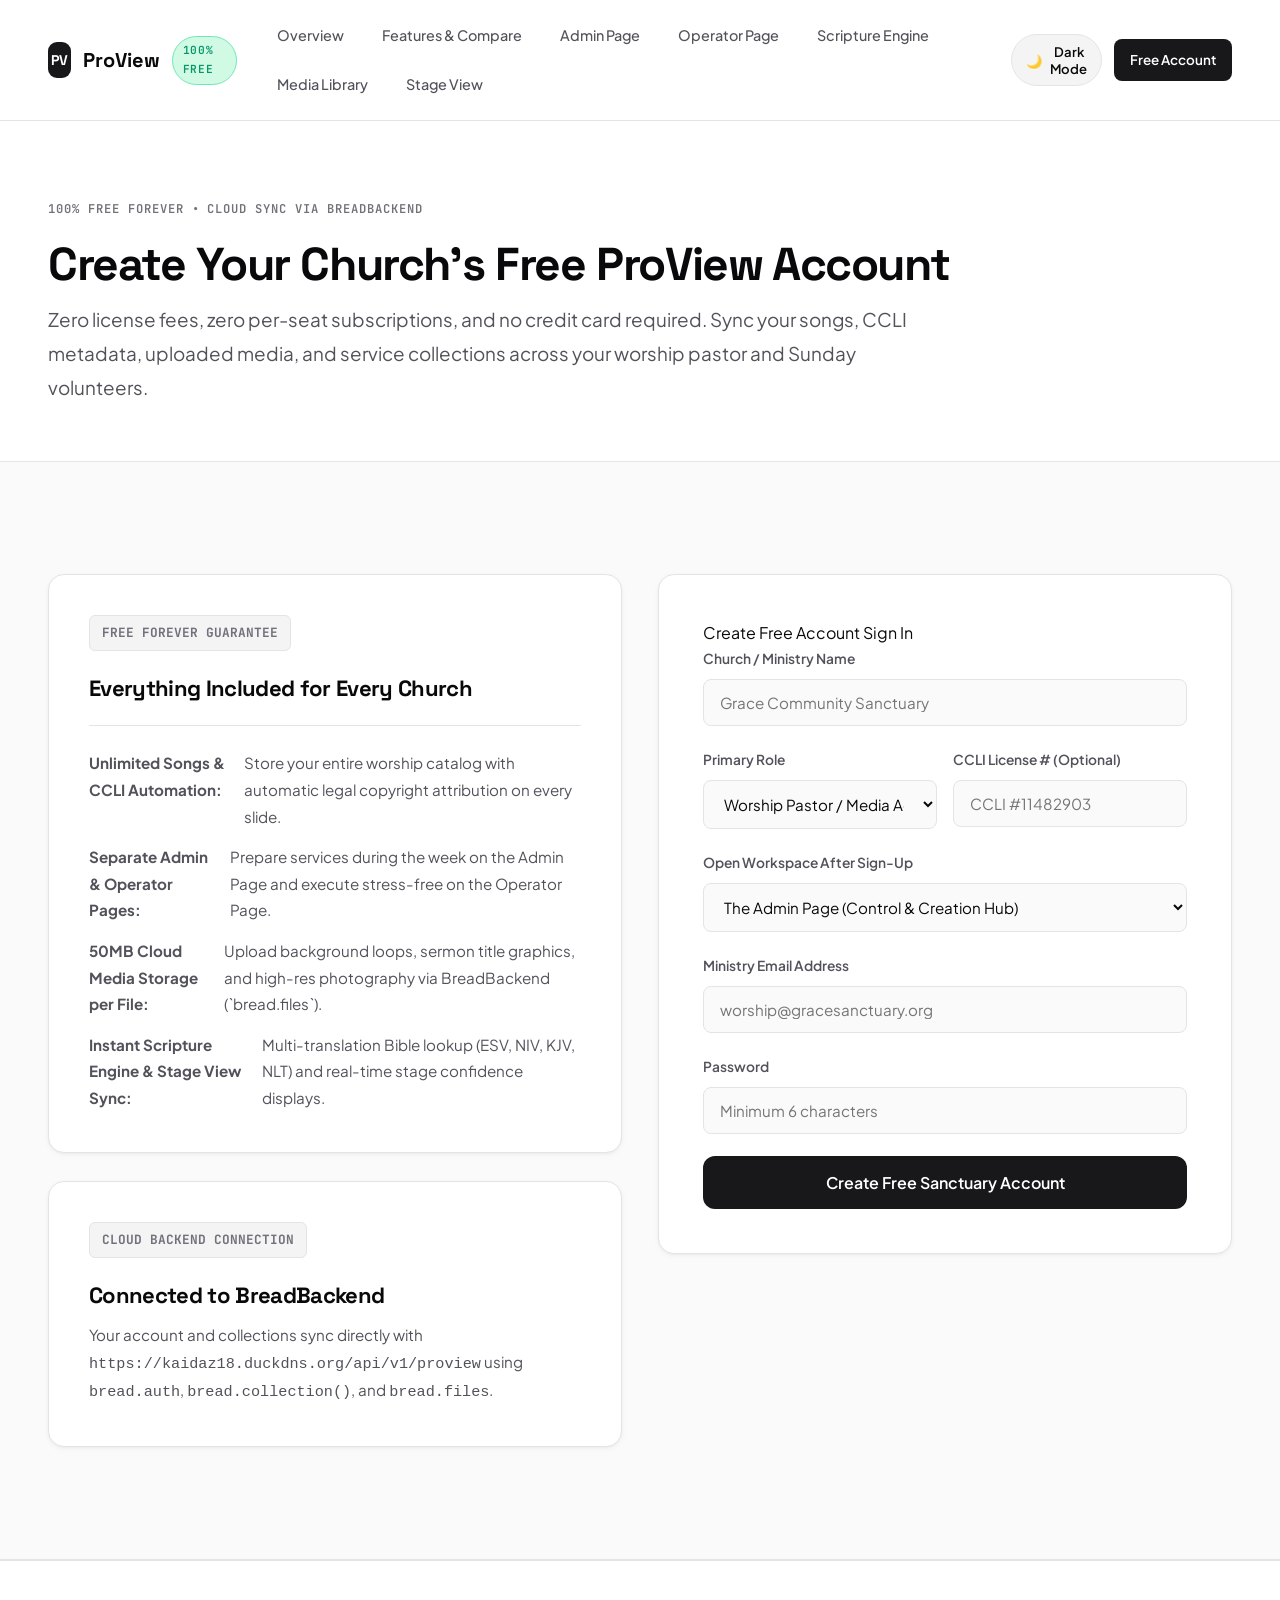
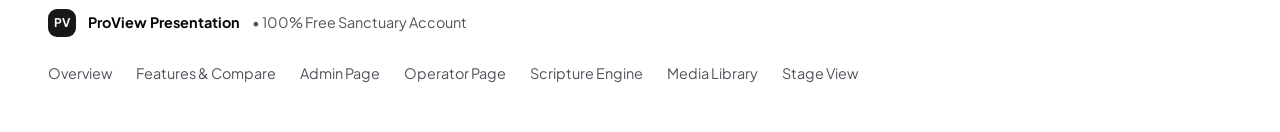
==== account.html @ aef11dd3 "Redesign ProView into separate pages with Light Mode Modern Minimalism and Dark Mode option Co-autho" ====
<!DOCTYPE html>
<html lang="en" data-theme="light">
<head>
  <meta charset="UTF-8" />
  <meta name="viewport" content="width=device-width, initial-scale=1.0" />
  <title>Free Sanctuary Account Creation &amp; Sign-In — ProView Presentation</title>
  <meta name="description" content="Create your church's 100% Free Forever ProView account to sync worship songs, CCLI metadata, media files, and service collections across your team." />

  <link rel="preconnect" href="https://fonts.googleapis.com" />
  <link rel="preconnect" href="https://fonts.gstatic.com" crossorigin />
  <link href="https://fonts.googleapis.com/css2?family=JetBrains+Mono:wght@400;500;600;700&family=Plus+Jakarta+Sans:wght@400;500;600;700&family=Space+Grotesk:wght@500;600;700&display=swap" rel="stylesheet" />

  <script src="https://kaidaz18.duckdns.org/sdk/bread-client.js"></script>
  <link rel="stylesheet" href="css/styles.css" />
</head>
<body>

  <!-- GLOBAL TOP NAVIGATION BAR -->
  <header class="site-navbar">
    <a href="index.html" class="brand-link">
      <div class="brand-mark">PV</div>
      <span>ProView</span>
      <span class="badge-free">100% Free</span>
    </a>

    <nav class="page-nav-links" aria-label="Main Navigation">
      <a href="index.html" class="page-nav-link">Overview</a>
      <a href="features.html" class="page-nav-link">Features &amp; Compare</a>
      <a href="admin.html" class="page-nav-link">Admin Page</a>
      <a href="operator.html" class="page-nav-link">Operator Page</a>
      <a href="scripture.html" class="page-nav-link">Scripture Engine</a>
      <a href="media.html" class="page-nav-link">Media Library</a>
      <a href="stage.html" class="page-nav-link">Stage View</a>
    </nav>

    <div class="nav-right-controls">
      <button id="theme-toggle-btn" class="theme-toggle-btn" onclick="ProViewApp.toggleTheme()">
        <span>🌙</span> <span>Dark Mode</span>
      </button>
      <div id="nav-auth-area">
        <a href="account.html" class="btn btn-sm btn-primary">Free Account</a>
      </div>
    </div>
  </header>

  <main>
    <section class="page-hero-header">
      <div class="container">
        <div class="eyebrow">100% FREE FOREVER • CLOUD SYNC VIA BREADBACKEND</div>
        <h1 style="font-size:clamp(2.1rem,3.6vw,3rem);margin-bottom:12px;">
          Create Your Church’s Free ProView Account
        </h1>
        <p class="hero-lead">
          Zero license fees, zero per-seat subscriptions, and no credit card required. Sync your songs, CCLI metadata, uploaded media, and service collections across your worship pastor and Sunday volunteers.
        </p>
      </div>
    </section>

    <section class="section">
      <div class="container">
        <!-- Active Session Banner (Shown when logged in) -->
        <div id="active-session-card" class="card" style="display:none;margin-bottom:48px;border-color:var(--accent-emerald);"></div>

        <div class="grid-2" style="align-items:start;">
          <!-- Left: Why Free Forever + Cloud Endpoints -->
          <div style="display:flex;flex-direction:column;gap:28px;">
            <div class="card">
              <span class="card-step-num">FREE FOREVER GUARANTEE</span>
              <h3>Everything Included for Every Church</h3>
              <ul class="clean-list">
                <li><strong>Unlimited Songs &amp; CCLI Automation:</strong> Store your entire worship catalog with automatic legal copyright attribution on every slide.</li>
                <li><strong>Separate Admin &amp; Operator Pages:</strong> Prepare services during the week on the Admin Page and execute stress-free on the Operator Page.</li>
                <li><strong>50MB Cloud Media Storage per File:</strong> Upload background loops, sermon title graphics, and high-res photography via BreadBackend (`bread.files`).</li>
                <li><strong>Instant Scripture Engine &amp; Stage View Sync:</strong> Multi-translation Bible lookup (ESV, NIV, KJV, NLT) and real-time stage confidence displays.</li>
              </ul>
            </div>

            <div class="card">
              <span class="card-step-num">CLOUD BACKEND CONNECTION</span>
              <h3>Connected to BreadBackend</h3>
              <p style="font-size:0.95rem;">
                Your account and collections sync directly with <code>https://kaidaz18.duckdns.org/api/v1/proview</code> using <code>bread.auth</code>, <code>bread.collection()</code>, and <code>bread.files</code>.
              </p>
            </div>
          </div>

          <!-- Right: Sign Up / Sign In Card -->
          <div class="card" style="padding:44px;">
            <div class="auth-tabs">
              <button id="tab-btn-signup" class="auth-tab-btn active" type="button" onclick="ProViewApp.switchAccountTab('signup')">
                Create Free Account
              </button>
              <button id="tab-btn-login" class="auth-tab-btn" type="button" onclick="ProViewApp.switchAccountTab('login')">
                Sign In
              </button>
            </div>

            <form id="auth-page-form" data-mode="signup" onsubmit="ProViewApp.submitAccountForm(event)">
              <div id="signup-extra-fields">
                <div class="form-group">
                  <label class="form-label" for="auth-church">Church / Ministry Name</label>
                  <input type="text" id="auth-church" class="form-input" placeholder="Grace Community Sanctuary" />
                </div>

                <div style="display:grid;grid-template-columns:1fr 1fr;gap:16px;">
                  <div class="form-group">
                    <label class="form-label" for="auth-role">Primary Role</label>
                    <select id="auth-role" class="form-select">
                      <option value="Admin & Worship Pastor">Worship Pastor / Media Admin</option>
                      <option value="Project Operator Volunteer">Projectionist / Tech Volunteer</option>
                    </select>
                  </div>
                  <div class="form-group">
                    <label class="form-label" for="auth-ccli">CCLI License # (Optional)</label>
                    <input type="text" id="auth-ccli" class="form-input" placeholder="CCLI #11482903" />
                  </div>
                </div>

                <div class="form-group">
                  <label class="form-label" for="auth-launch-target">Open Workspace After Sign-Up</label>
                  <select id="auth-launch-target" class="form-select">
                    <option value="admin.html">The Admin Page (Control &amp; Creation Hub)</option>
                    <option value="operator.html">The Project Operator Page (Live Execution Hub)</option>
                  </select>
                </div>
              </div>

              <div class="form-group">
                <label class="form-label" for="auth-email">Ministry Email Address</label>
                <input type="email" id="auth-email" class="form-input" placeholder="worship@gracesanctuary.org" required />
              </div>

              <div class="form-group">
                <label class="form-label" for="auth-password">Password</label>
                <input type="password" id="auth-password" class="form-input" placeholder="Minimum 6 characters" minlength="6" required />
              </div>

              <button type="submit" id="auth-submit-btn" class="btn btn-lg btn-primary" style="width:100%;">
                Create Free Sanctuary Account
              </button>
            </form>
          </div>
        </div>
      </div>
    </section>
  </main>

  <footer class="site-footer">
    <div class="container" style="display:flex;justify-content:space-between;align-items:center;flex-wrap:wrap;gap:24px;">
      <div style="display:flex;align-items:center;gap:12px;">
        <div class="brand-mark" style="width:28px;height:28px;font-size:0.75rem;">PV</div>
        <strong style="color:var(--text-primary);">ProView Presentation</strong>
        <span>• 100% Free Sanctuary Account</span>
      </div>
      <div style="display:flex;gap:24px;flex-wrap:wrap;">
        <a href="index.html">Overview</a>
        <a href="features.html">Features &amp; Compare</a>
        <a href="admin.html">Admin Page</a>
        <a href="operator.html">Operator Page</a>
        <a href="scripture.html">Scripture Engine</a>
        <a href="media.html">Media Library</a>
        <a href="stage.html">Stage View</a>
      </div>
    </div>
  </footer>

  <div id="toast-container" class="toast-container"></div>

  <script src="js/default-data.js"></script>
  <script src="js/bread-service.js"></script>
  <script src="js/app.js"></script>
</body>
</html>
---- css/styles.css ----
/* ============================================================
   PROVIEW — MODERN MINIMALIST DESIGN SYSTEM
   Default: Crisp Light Mode (Minimalism & Modern Minimalism)
   Option: Persistent Dark Mode Toggle ([data-theme="dark"])
============================================================ */

:root {
  /* Light Mode (Default) — Modern Minimalism */
  --bg-page: #FAFAFA;
  --bg-surface: #FFFFFF;
  --bg-subtle: #F4F4F5;
  --bg-muted: #E4E4E7;
  --bg-nav: rgba(255, 255, 255, 0.88);

  /* Typography — High-Contrast Editorial Ink */
  --text-primary: #09090B;
  --text-secondary: #52525B;
  --text-muted: #71717A;
  --text-on-dark: #FFFFFF;

  /* Borders & Hairlines */
  --border-subtle: #E4E4E7;
  --border-strong: #D4D4D8;
  --border-focus: #18181B;

  /* Minimalist Accents */
  --accent-primary: #18181B;
  --accent-primary-fg: #FFFFFF;

  --accent-amber: #D97706;
  --accent-amber-bg: #FEF3C7;
  --accent-amber-border: #FCD34D;

  --accent-emerald: #059669;
  --accent-emerald-bg: #D1FAE5;
  --accent-emerald-border: #6EE7B7;

  --accent-blue: #0284C7;
  --accent-blue-bg: #E0F2FE;
  --accent-blue-border: #7DD3FC;

  --accent-purple: #7C3AED;
  --accent-purple-bg: #EDE9FE;
  --accent-purple-border: #C4B5FD;

  --accent-danger: #DC2626;
  --accent-danger-bg: #FEE2E2;
  --accent-danger-border: #FCA5A5;

  /* Shadows & Radii */
  --shadow-xs: 0 1px 2px rgba(9, 9, 11, 0.04);
  --shadow-sm: 0 2px 8px -2px rgba(9, 9, 11, 0.05), 0 1px 3px rgba(9, 9, 11, 0.04);
  --shadow-md: 0 12px 32px -8px rgba(9, 9, 11, 0.07), 0 2px 6px rgba(9, 9, 11, 0.04);
  --shadow-lg: 0 24px 48px -12px rgba(9, 9, 11, 0.1);

  --radius-sm: 8px;
  --radius-md: 12px;
  --radius-lg: 16px;
  --radius-xl: 24px;

  /* Fonts */
  --font-display: 'Space Grotesk', -apple-system, BlinkMacSystemFont, sans-serif;
  --font-sans: 'Plus Jakarta Sans', -apple-system, BlinkMacSystemFont, sans-serif;
  --font-mono: 'JetBrains Mono', monospace;
}

/* ============================================================
   DARK MODE THEME OVERRIDES
============================================================ */
html[data-theme="dark"] {
  --bg-page: #09090B;
  --bg-surface: #121215;
  --bg-subtle: #18181C;
  --bg-muted: #27272A;
  --bg-nav: rgba(9, 9, 11, 0.88);

  --text-primary: #FAFAFA;
  --text-secondary: #A1A1AA;
  --text-muted: #71717A;

  --border-subtle: #27272A;
  --border-strong: #3F3F46;
  --border-focus: #FAFAFA;

  --accent-primary: #FAFAFA;
  --accent-primary-fg: #09090B;

  --accent-amber: #F59E0B;
  --accent-amber-bg: rgba(245, 158, 11, 0.14);
  --accent-amber-border: rgba(245, 158, 11, 0.38);

  --accent-emerald: #10B981;
  --accent-emerald-bg: rgba(16, 185, 129, 0.14);
  --accent-emerald-border: rgba(16, 185, 129, 0.38);

  --accent-blue: #38BDF8;
  --accent-blue-bg: rgba(56, 189, 248, 0.14);
  --accent-blue-border: rgba(56, 189, 248, 0.38);

  --accent-purple: #A78BFA;
  --accent-purple-bg: rgba(167, 139, 250, 0.14);
  --accent-purple-border: rgba(167, 139, 250, 0.38);

  --accent-danger: #F87171;
  --accent-danger-bg: rgba(239, 68, 68, 0.14);
  --accent-danger-border: rgba(239, 68, 68, 0.38);

  --shadow-xs: 0 1px 2px rgba(0, 0, 0, 0.3);
  --shadow-sm: 0 4px 12px rgba(0, 0, 0, 0.35);
  --shadow-md: 0 12px 32px rgba(0, 0, 0, 0.45);
  --shadow-lg: 0 24px 56px rgba(0, 0, 0, 0.6);
}

/* ============================================================
   BASE RESET & TYPOGRAPHY
============================================================ */
*, *::before, *::after {
  box-sizing: border-box;
  margin: 0;
  padding: 0;
}

html {
  scroll-behavior: smooth;
  font-size: 16px;
}

body {
  font-family: var(--font-sans);
  background-color: var(--bg-page);
  color: var(--text-primary);
  line-height: 1.75;
  -webkit-font-smoothing: antialiased;
  transition: background-color 0.2s ease, color 0.2s ease;
  min-height: 100vh;
  display: flex;
  flex-direction: column;
}

h1, h2, h3, h4, .font-display {
  font-family: var(--font-display);
  letter-spacing: -0.03em;
  line-height: 1.18;
  color: var(--text-primary);
}

.font-mono {
  font-family: var(--font-mono);
  font-variant-numeric: tabular-nums;
}

a {
  color: inherit;
  text-decoration: none;
}

button, input, select, textarea {
  font-family: inherit;
  font-size: inherit;
  color: inherit;
}

button {
  cursor: pointer;
  border: none;
  background: none;
}

/* ============================================================
   GLOBAL TOP NAVIGATION BAR (MULTI-PAGE + THEME TOGGLE)
============================================================ */
.site-navbar {
  position: sticky;
  top: 0;
  z-index: 1000;
  min-height: 80px;
  background: var(--bg-nav);
  backdrop-filter: blur(16px);
  -webkit-backdrop-filter: blur(16px);
  border-bottom: 1px solid var(--border-subtle);
  display: flex;
  align-items: center;
  justify-content: space-between;
  padding: 14px 48px;
  gap: 24px;
}

.brand-link {
  display: flex;
  align-items: center;
  gap: 12px;
  font-family: var(--font-display);
  font-weight: 700;
  font-size: 1.25rem;
  color: var(--text-primary);
}

.brand-mark {
  width: 36px;
  height: 36px;
  border-radius: 9px;
  background: var(--accent-primary);
  color: var(--accent-primary-fg);
  display: flex;
  align-items: center;
  justify-content: center;
  font-weight: 700;
  font-size: 0.88rem;
  letter-spacing: -0.02em;
}

.badge-free {
  font-family: var(--font-mono);
  font-size: 0.7rem;
  font-weight: 600;
  text-transform: uppercase;
  letter-spacing: 0.05em;
  padding: 4px 10px;
  border-radius: 999px;
  background: var(--accent-emerald-bg);
  color: var(--accent-emerald);
  border: 1px solid var(--accent-emerald-border);
}

.page-nav-links {
  display: flex;
  align-items: center;
  gap: 6px;
  flex-wrap: wrap;
}

.page-nav-link {
  padding: 9px 16px;
  border-radius: var(--radius-sm);
  font-size: 0.9rem;
  font-weight: 500;
  color: var(--text-secondary);
  transition: all 0.16s ease;
}

.page-nav-link:hover {
  color: var(--text-primary);
  background: var(--bg-subtle);
}

.page-nav-link.active {
  color: var(--text-primary);
  background: var(--bg-subtle);
  font-weight: 600;
  box-shadow: inset 0 0 0 1px var(--border-subtle);
}

.nav-right-controls {
  display: flex;
  align-items: center;
  gap: 12px;
}

.theme-toggle-btn {
  display: inline-flex;
  align-items: center;
  gap: 8px;
  padding: 8px 14px;
  border-radius: 999px;
  background: var(--bg-subtle);
  border: 1px solid var(--border-subtle);
  color: var(--text-primary);
  font-size: 0.82rem;
  font-weight: 600;
  transition: all 0.16s ease;
}

.theme-toggle-btn:hover {
  border-color: var(--border-strong);
  background: var(--bg-muted);
}

/* ============================================================
   MINIMALIST BUTTON SYSTEM
============================================================ */
.btn {
  display: inline-flex;
  align-items: center;
  justify-content: center;
  gap: 8px;
  padding: 12px 24px;
  border-radius: var(--radius-sm);
  font-weight: 600;
  font-size: 0.92rem;
  transition: all 0.18s ease;
  white-space: nowrap;
  border: 1px solid transparent;
}

.btn-sm {
  padding: 8px 15px;
  font-size: 0.84rem;
}

.btn-lg {
  padding: 15px 30px;
  font-size: 1rem;
  border-radius: var(--radius-md);
}

.btn-primary,
.btn-amber {
  background: var(--accent-primary);
  color: var(--accent-primary-fg);
}

.btn-primary:hover,
.btn-amber:hover {
  opacity: 0.9;
  transform: translateY(-1px);
}

.btn-emerald {
  background: var(--accent-emerald);
  color: #FFFFFF;
}

.btn-emerald:hover {
  opacity: 0.92;
  transform: translateY(-1px);
}

.btn-outline {
  background: var(--bg-surface);
  color: var(--text-primary);
  border: 1px solid var(--border-subtle);
  box-shadow: var(--shadow-xs);
}

.btn-outline:hover {
  border-color: var(--border-strong);
  background: var(--bg-subtle);
}

.btn-cyan {
  background: var(--accent-blue-bg);
  color: var(--accent-blue);
  border: 1px solid var(--accent-blue-border);
}

.btn-cyan:hover {
  opacity: 0.9;
}

.btn-danger {
  background: var(--accent-danger-bg);
  color: var(--accent-danger);
  border: 1px solid var(--accent-danger-border);
}

/* ============================================================
   LAYOUT CONTAINERS & SECTIONS
============================================================ */
.container {
  max-width: 1200px;
  margin: 0 auto;
  width: 100%;
}

.container-wide {
  max-width: 1380px;
  margin: 0 auto;
  width: 100%;
}

.section {
  padding: 112px 48px;
  border-bottom: 1px solid var(--border-subtle);
}

.section-subtle {
  padding: 112px 48px;
  background: var(--bg-subtle);
  border-bottom: 1px solid var(--border-subtle);
}

.page-hero-header {
  padding: 72px 48px 56px;
  background: var(--bg-surface);
  border-bottom: 1px solid var(--border-subtle);
}

.eyebrow {
  display: inline-flex;
  align-items: center;
  gap: 8px;
  font-family: var(--font-mono);
  font-size: 0.76rem;
  font-weight: 600;
  text-transform: uppercase;
  letter-spacing: 0.08em;
  color: var(--text-muted);
  margin-bottom: 16px;
}

.hero-display-title {
  font-size: clamp(2.5rem, 4.5vw, 4rem);
  font-weight: 700;
  letter-spacing: -0.035em;
  margin-bottom: 24px;
}

.hero-lead {
  font-size: 1.18rem;
  color: var(--text-secondary);
  max-width: 64ch;
  line-height: 1.8;
}

/* ============================================================
   MINIMALIST CARDS & GRIDS
============================================================ */
.grid-2 {
  display: grid;
  grid-template-columns: repeat(2, 1fr);
  gap: 36px;
}

.grid-3 {
  display: grid;
  grid-template-columns: repeat(3, 1fr);
  gap: 32px;
}

.grid-4 {
  display: grid;
  grid-template-columns: repeat(4, 1fr);
  gap: 24px;
}

.card {
  background: var(--bg-surface);
  border: 1px solid var(--border-subtle);
  border-radius: var(--radius-lg);
  padding: 40px;
  box-shadow: var(--shadow-sm);
  transition: border-color 0.18s ease, box-shadow 0.18s ease;
}

.card:hover {
  border-color: var(--border-strong);
}

.card-step-num {
  font-family: var(--font-mono);
  font-size: 0.8rem;
  font-weight: 700;
  color: var(--text-muted);
  padding: 6px 12px;
  border-radius: 6px;
  background: var(--bg-subtle);
  border: 1px solid var(--border-subtle);
  display: inline-block;
  margin-bottom: 24px;
}

.card h3 {
  font-size: 1.38rem;
  margin-bottom: 14px;
}

.card p {
  color: var(--text-secondary);
  font-size: 1rem;
  line-height: 1.75;
}

.clean-list {
  list-style: none;
  display: flex;
  flex-direction: column;
  gap: 14px;
  margin-top: 24px;
  padding-top: 24px;
  border-top: 1px solid var(--border-subtle);
}

.clean-list li {
  display: flex;
  align-items: flex-start;
  gap: 12px;
  font-size: 0.95rem;
  color: var(--text-secondary);
}

/* ============================================================
   PANELS, FORMS & WORKSPACE CONTROLS
============================================================ */
.workspace-page-body {
  padding: 48px;
  flex: 1;
}

.panel-card {
  background: var(--bg-surface);
  border: 1px solid var(--border-subtle);
  border-radius: var(--radius-lg);
  box-shadow: var(--shadow-sm);
  overflow: hidden;
}

.panel-header {
  padding: 24px 32px;
  border-bottom: 1px solid var(--border-subtle);
  display: flex;
  align-items: center;
  justify-content: space-between;
  flex-wrap: wrap;
  gap: 16px;
}

.panel-header h3 {
  font-size: 1.1rem;
  font-weight: 700;
}

.panel-body {
  padding: 32px;
}

.form-group {
  margin-bottom: 22px;
}

.form-label {
  display: block;
  font-size: 0.86rem;
  font-weight: 600;
  color: var(--text-secondary);
  margin-bottom: 8px;
}

.form-input,
.form-select,
.form-textarea {
  width: 100%;
  background: var(--bg-page);
  border: 1px solid var(--border-subtle);
  border-radius: var(--radius-sm);
  padding: 13px 16px;
  color: var(--text-primary);
  font-size: 0.95rem;
  transition: border-color 0.16s ease, background-color 0.16s ease;
}

.form-input:focus,
.form-select:focus,
.form-textarea:focus {
  outline: none;
  border-color: var(--border-focus);
  background: var(--bg-surface);
}

.form-textarea {
  min-height: 120px;
  resize: vertical;
  line-height: 1.65;
}

/* ============================================================
   LISTS, CUES & SLIDE CARDS
============================================================ */
.collection-list,
.service-order-list {
  display: flex;
  flex-direction: column;
  gap: 14px;
}

.collection-item-btn {
  width: 100%;
  text-align: left;
  padding: 18px 22px;
  border-radius: var(--radius-md);
  background: var(--bg-page);
  border: 1px solid var(--border-subtle);
  display: flex;
  align-items: center;
  justify-content: space-between;
  gap: 16px;
  transition: all 0.16s ease;
}

.collection-item-btn:hover {
  border-color: var(--border-strong);
  background: var(--bg-surface);
}

.collection-item-btn.active {
  border-color: var(--text-primary);
  background: var(--bg-surface);
  box-shadow: var(--shadow-sm);
}

.service-cue-row {
  background: var(--bg-page);
  border: 1px solid var(--border-subtle);
  border-radius: var(--radius-md);
  padding: 20px 24px;
  display: flex;
  align-items: center;
  justify-content: space-between;
  flex-wrap: wrap;
  gap: 16px;
  transition: all 0.16s ease;
}

.service-cue-row:hover {
  border-color: var(--border-strong);
}

.service-cue-row.active-cue {
  border-color: var(--text-primary);
  background: var(--bg-surface);
}

.cue-left {
  display: flex;
  align-items: center;
  gap: 16px;
}

.cue-type-badge {
  font-family: var(--font-mono);
  font-size: 0.7rem;
  font-weight: 600;
  text-transform: uppercase;
  padding: 4px 10px;
  border-radius: 6px;
}

.badge-song {
  background: var(--accent-amber-bg);
  color: var(--accent-amber);
  border: 1px solid var(--accent-amber-border);
}

.badge-scripture {
  background: var(--accent-blue-bg);
  color: var(--accent-blue);
  border: 1px solid var(--accent-blue-border);
}

.badge-sermon {
  background: var(--accent-purple-bg);
  color: var(--accent-purple);
  border: 1px solid var(--accent-purple-border);
}

.badge-media {
  background: var(--accent-emerald-bg);
  color: var(--accent-emerald);
  border: 1px solid var(--accent-emerald-border);
}

/* ============================================================
   PROJECT OPERATOR SLIDE CUE GRID & MONITORS
============================================================ */
.operator-top-live-grid {
  display: grid;
  grid-template-columns: 320px 1fr 400px;
  gap: 32px;
  align-items: start;
}

.operator-bottom-tools-grid {
  display: grid;
  grid-template-columns: 1.15fr 0.85fr;
  gap: 32px;
  align-items: start;
  margin-top: 36px;
}

.slide-cue-grid {
  display: grid;
  grid-template-columns: repeat(auto-fill, minmax(240px, 1fr));
  gap: 20px;
}

.slide-cue-card {
  background: var(--bg-page);
  border: 1.5px solid var(--border-subtle);
  border-radius: var(--radius-md);
  padding: 22px;
  cursor: pointer;
  display: flex;
  flex-direction: column;
  justify-content: space-between;
  min-height: 175px;
  position: relative;
  transition: all 0.16s ease;
  text-align: left;
}

.slide-cue-card:hover {
  border-color: var(--border-strong);
  background: var(--bg-surface);
  transform: translateY(-2px);
}

.slide-cue-card.live-active {
  border-color: var(--accent-emerald);
  background: var(--bg-surface);
  box-shadow: 0 0 0 3px var(--accent-emerald-bg), var(--shadow-sm);
}

.slide-cue-card.override-modified::after {
  content: 'EDITED';
  position: absolute;
  top: 14px;
  right: 14px;
  font-family: var(--font-mono);
  font-size: 0.64rem;
  font-weight: 700;
  padding: 2px 8px;
  border-radius: 99px;
  background: var(--accent-amber-bg);
  color: var(--accent-amber);
  border: 1px solid var(--accent-amber-border);
}

.slide-card-header {
  display: flex;
  align-items: center;
  justify-content: space-between;
  margin-bottom: 14px;
}

.slide-index-pill {
  font-family: var(--font-mono);
  font-size: 0.74rem;
  font-weight: 700;
  color: var(--text-muted);
}

.slide-cue-card.live-active .slide-index-pill {
  color: var(--accent-emerald);
}

.slide-section-tag {
  font-family: var(--font-mono);
  font-size: 0.7rem;
  padding: 3px 9px;
  border-radius: 6px;
  background: var(--bg-subtle);
  color: var(--text-secondary);
}

.slide-card-lyrics {
  font-size: 0.95rem;
  line-height: 1.6;
  color: var(--text-primary);
  margin-bottom: 16px;
}

.slide-card-footer {
  display: flex;
  align-items: center;
  justify-content: space-between;
  font-family: var(--font-mono);
  font-size: 0.72rem;
  color: var(--text-muted);
  border-top: 1px solid var(--border-subtle);
  padding-top: 12px;
}

/* Live Sanctuary Projection Canvas (Always 16:9 Projection Surface) */
.live-output-screen,
.mini-stage-screen {
  aspect-ratio: 16 / 9;
  width: 100%;
  border-radius: var(--radius-md);
  border: 1px solid var(--border-strong);
  position: relative;
  display: flex;
  flex-direction: column;
  align-items: center;
  justify-content: center;
  padding: 32px;
  text-align: center;
  overflow: hidden;
  background: linear-gradient(135deg, #0f172a 0%, #1e1b4b 50%, #090d16 100%);
  color: #FFFFFF;
  box-shadow: var(--shadow-md);
}

.live-output-overlay {
  position: absolute;
  inset: 0;
  background: rgba(8, 12, 21, 0.42);
  pointer-events: none;
}

.live-output-text,
.mini-stage-lyric {
  position: relative;
  z-index: 2;
  font-family: var(--font-display);
  font-weight: 700;
  color: #FFFFFF;
  text-shadow: 0 2px 14px rgba(0, 0, 0, 0.75);
  line-height: 1.4;
  max-width: 90%;
}

.live-output-ccli,
.mini-stage-ccli {
  position: absolute;
  z-index: 2;
  bottom: 12px;
  left: 16px;
  right: 16px;
  display: flex;
  justify-content: space-between;
  font-family: var(--font-mono);
  font-size: 0.68rem;
  color: rgba(255, 255, 255, 0.76);
}

.live-nursery-banner {
  position: absolute;
  z-index: 3;
  top: 14px;
  right: 14px;
  background: #DC2626;
  color: #FFFFFF;
  font-family: var(--font-mono);
  font-weight: 700;
  font-size: 0.74rem;
  padding: 5px 12px;
  border-radius: 6px;
}

/* Reflow Sub-Slide Chips */
.reflow-slides-preview {
  display: grid;
  grid-template-columns: repeat(auto-fill, minmax(240px, 1fr));
  gap: 20px;
  margin-top: 24px;
}

.reflow-slide-chip {
  background: var(--bg-page);
  border: 1px solid var(--border-subtle);
  border-radius: var(--radius-md);
  padding: 22px;
}

.reflow-slide-chip .chip-head {
  display: flex;
  justify-content: space-between;
  font-family: var(--font-mono);
  font-size: 0.74rem;
  color: var(--accent-blue);
  margin-bottom: 10px;
}

.reflow-slide-chip p {
  font-size: 0.92rem;
  line-height: 1.6;
  color: var(--text-primary);
}

/* Comparison Table */
.comp-table-wrapper {
  background: var(--bg-surface);
  border-radius: var(--radius-lg);
  border: 1px solid var(--border-subtle);
  box-shadow: var(--shadow-sm);
  overflow-x: auto;
}

.comp-table {
  width: 100%;
  border-collapse: collapse;
  text-align: left;
}

.comp-table th,
.comp-table td {
  padding: 24px 28px;
  border-bottom: 1px solid var(--border-subtle);
  font-size: 0.96rem;
}

.comp-table thead th {
  background: var(--bg-subtle);
  font-family: var(--font-display);
  font-weight: 700;
  font-size: 0.84rem;
  text-transform: uppercase;
  letter-spacing: 0.05em;
  color: var(--text-secondary);
}

.comp-table tbody tr.proview-row {
  background: var(--accent-amber-bg);
}

/* Background Swatch Picker */
.bg-swatch-grid {
  display: grid;
  grid-template-columns: repeat(3, 1fr);
  gap: 12px;
}

.bg-swatch {
  height: 52px;
  border-radius: 8px;
  border: 2px solid transparent;
  cursor: pointer;
  font-family: var(--font-mono);
  font-size: 0.7rem;
  color: #fff;
  display: flex;
  align-items: flex-end;
  padding: 6px 10px;
  text-shadow: 0 1px 4px rgba(0, 0, 0, 0.9);
}

.bg-swatch.active {
  border-color: var(--text-primary);
  box-shadow: 0 0 0 2px var(--border-strong);
}

/* Stage Confidence Preview & Full Page */
.stage-confidence-preview {
  background: var(--bg-page);
  border: 1px solid var(--border-subtle);
  border-radius: var(--radius-md);
  padding: 22px;
}

.stage-conf-top {
  display: flex;
  justify-content: space-between;
  font-family: var(--font-mono);
  font-size: 0.78rem;
  color: var(--text-muted);
  border-bottom: 1px solid var(--border-subtle);
  padding-bottom: 10px;
  margin-bottom: 12px;
}

.stage-conf-current {
  font-size: 1rem;
  font-weight: 700;
  color: var(--text-primary);
  margin-bottom: 8px;
}

.stage-conf-next {
  font-size: 0.86rem;
  color: var(--text-secondary);
}

/* Footer */
.site-footer {
  margin-top: auto;
  padding: 48px;
  background: var(--bg-surface);
  border-top: 1px solid var(--border-subtle);
  color: var(--text-secondary);
  font-size: 0.9rem;
}

/* Toast Notification */
.toast-container {
  position: fixed;
  bottom: 28px;
  right: 28px;
  z-index: 3000;
  display: flex;
  flex-direction: column;
  gap: 10px;
}

.toast-msg {
  background: var(--bg-surface);
  border: 1px solid var(--border-strong);
  border-left: 4px solid var(--accent-emerald);
  color: var(--text-primary);
  padding: 15px 22px;
  border-radius: var(--radius-md);
  box-shadow: var(--shadow-md);
  font-size: 0.9rem;
  display: flex;
  align-items: center;
  gap: 10px;
}

/* Responsive Breakpoints */
@media (max-width: 1120px) {
  .grid-2,
  .grid-3,
  .grid-4,
  .operator-top-live-grid,
  .operator-bottom-tools-grid {
    grid-template-columns: 1fr;
  }
}

@media (max-width: 768px) {
  .site-navbar {
    padding: 14px 20px;
    flex-wrap: wrap;
  }

  .section,
  .section-subtle,
  .page-hero-header,
  .workspace-page-body {
    padding: 56px 20px;
  }
}
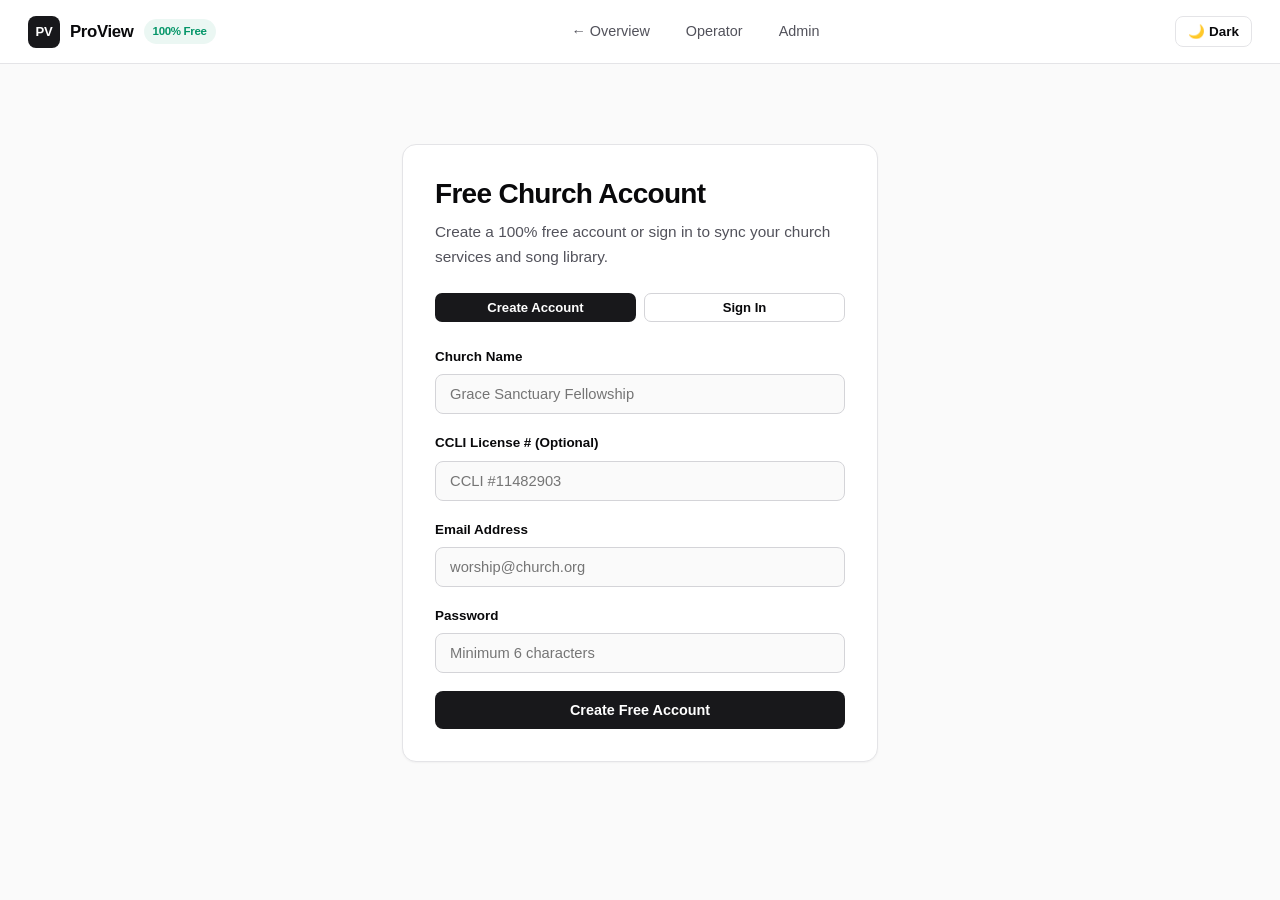
==== commit 8235885b: "Redesign Operator sidebar layout, add Live FOH/BOH outputs & video controls, and speed up page load " ====
--- a/account.html
+++ b/account.html
@@ -3,19 +3,12 @@
 <head>
   <meta charset="UTF-8" />
   <meta name="viewport" content="width=device-width, initial-scale=1.0" />
-  <title>Free Sanctuary Account Creation &amp; Sign-In — ProView Presentation</title>
-  <meta name="description" content="Create your church's 100% Free Forever ProView account to sync worship songs, CCLI metadata, media files, and service collections across your team." />
-
-  <link rel="preconnect" href="https://fonts.googleapis.com" />
-  <link rel="preconnect" href="https://fonts.gstatic.com" crossorigin />
-  <link href="https://fonts.googleapis.com/css2?family=JetBrains+Mono:wght@400;500;600;700&family=Plus+Jakarta+Sans:wght@400;500;600;700&family=Space+Grotesk:wght@500;600;700&display=swap" rel="stylesheet" />
-
-  <script src="https://kaidaz18.duckdns.org/sdk/bread-client.js"></script>
+  <title>Free Account — ProView</title>
   <link rel="stylesheet" href="css/styles.css" />
 </head>
 <body>
 
-  <!-- GLOBAL TOP NAVIGATION BAR -->
+  <!-- CLEAN, UNCROWDED TOP NAVBAR FOR ACCOUNT PAGE -->
   <header class="site-navbar">
     <a href="index.html" class="brand-link">
       <div class="brand-mark">PV</div>
@@ -23,146 +16,67 @@
       <span class="badge-free">100% Free</span>
     </a>
 
-    <nav class="page-nav-links" aria-label="Main Navigation">
-      <a href="index.html" class="page-nav-link">Overview</a>
-      <a href="features.html" class="page-nav-link">Features &amp; Compare</a>
-      <a href="admin.html" class="page-nav-link">Admin Page</a>
-      <a href="operator.html" class="page-nav-link">Operator Page</a>
-      <a href="scripture.html" class="page-nav-link">Scripture Engine</a>
-      <a href="media.html" class="page-nav-link">Media Library</a>
-      <a href="stage.html" class="page-nav-link">Stage View</a>
+    <nav class="page-nav-links" aria-label="Account Navigation">
+      <a href="index.html" class="page-nav-link">← Overview</a>
+      <a href="operator.html" class="page-nav-link">Operator</a>
+      <a href="admin.html" class="page-nav-link">Admin</a>
     </nav>
 
     <div class="nav-right-controls">
       <button id="theme-toggle-btn" class="theme-toggle-btn" onclick="ProViewApp.toggleTheme()">
-        <span>🌙</span> <span>Dark Mode</span>
+        🌙 Dark
       </button>
-      <div id="nav-auth-area">
-        <a href="account.html" class="btn btn-sm btn-primary">Free Account</a>
-      </div>
     </div>
   </header>
 
   <main>
-    <section class="page-hero-header">
-      <div class="container">
-        <div class="eyebrow">100% FREE FOREVER • CLOUD SYNC VIA BREADBACKEND</div>
-        <h1 style="font-size:clamp(2.1rem,3.6vw,3rem);margin-bottom:12px;">
-          Create Your Church’s Free ProView Account
-        </h1>
-        <p class="hero-lead">
-          Zero license fees, zero per-seat subscriptions, and no credit card required. Sync your songs, CCLI metadata, uploaded media, and service collections across your worship pastor and Sunday volunteers.
-        </p>
-      </div>
-    </section>
+    <section class="section">
+      <div class="container" style="max-width:540px;">
+        <div id="active-session-card" class="card" style="display:none;margin-bottom:28px;"></div>
 
-    <section class="section">
-      <div class="container">
-        <!-- Active Session Banner (Shown when logged in) -->
-        <div id="active-session-card" class="card" style="display:none;margin-bottom:48px;border-color:var(--accent-emerald);"></div>
+        <div class="card">
+          <h1 style="font-size:1.75rem;margin-bottom:8px;">Free Church Account</h1>
+          <p style="margin-bottom:24px;">Create a 100% free account or sign in to sync your church services and song library.</p>
 
-        <div class="grid-2" style="align-items:start;">
-          <!-- Left: Why Free Forever + Cloud Endpoints -->
-          <div style="display:flex;flex-direction:column;gap:28px;">
-            <div class="card">
-              <span class="card-step-num">FREE FOREVER GUARANTEE</span>
-              <h3>Everything Included for Every Church</h3>
-              <ul class="clean-list">
-                <li><strong>Unlimited Songs &amp; CCLI Automation:</strong> Store your entire worship catalog with automatic legal copyright attribution on every slide.</li>
-                <li><strong>Separate Admin &amp; Operator Pages:</strong> Prepare services during the week on the Admin Page and execute stress-free on the Operator Page.</li>
-                <li><strong>50MB Cloud Media Storage per File:</strong> Upload background loops, sermon title graphics, and high-res photography via BreadBackend (`bread.files`).</li>
-                <li><strong>Instant Scripture Engine &amp; Stage View Sync:</strong> Multi-translation Bible lookup (ESV, NIV, KJV, NLT) and real-time stage confidence displays.</li>
-              </ul>
+          <div style="display:grid;grid-template-columns:1fr 1fr;gap:8px;margin-bottom:24px;">
+            <button id="tab-btn-signup" type="button" class="btn btn-sm btn-primary" onclick="ProViewApp.switchAccountTab('signup')">
+              Create Account
+            </button>
+            <button id="tab-btn-login" type="button" class="btn btn-sm btn-outline" onclick="ProViewApp.switchAccountTab('login')">
+              Sign In
+            </button>
+          </div>
+
+          <form id="auth-page-form" data-mode="signup" onsubmit="ProViewApp.submitAccountForm(event)">
+            <div id="signup-extra-fields">
+              <div class="form-group">
+                <label class="form-label" for="auth-church">Church Name</label>
+                <input type="text" id="auth-church" class="form-input" placeholder="Grace Sanctuary Fellowship" />
+              </div>
+              <div class="form-group">
+                <label class="form-label" for="auth-ccli">CCLI License # (Optional)</label>
+                <input type="text" id="auth-ccli" class="form-input" placeholder="CCLI #11482903" />
+              </div>
             </div>
 
-            <div class="card">
-              <span class="card-step-num">CLOUD BACKEND CONNECTION</span>
-              <h3>Connected to BreadBackend</h3>
-              <p style="font-size:0.95rem;">
-                Your account and collections sync directly with <code>https://kaidaz18.duckdns.org/api/v1/proview</code> using <code>bread.auth</code>, <code>bread.collection()</code>, and <code>bread.files</code>.
-              </p>
-            </div>
-          </div>
-
-          <!-- Right: Sign Up / Sign In Card -->
-          <div class="card" style="padding:44px;">
-            <div class="auth-tabs">
-              <button id="tab-btn-signup" class="auth-tab-btn active" type="button" onclick="ProViewApp.switchAccountTab('signup')">
-                Create Free Account
-              </button>
-              <button id="tab-btn-login" class="auth-tab-btn" type="button" onclick="ProViewApp.switchAccountTab('login')">
-                Sign In
-              </button>
+            <div class="form-group">
+              <label class="form-label" for="auth-email">Email Address</label>
+              <input type="email" id="auth-email" class="form-input" placeholder="worship@church.org" required />
             </div>
 
-            <form id="auth-page-form" data-mode="signup" onsubmit="ProViewApp.submitAccountForm(event)">
-              <div id="signup-extra-fields">
-                <div class="form-group">
-                  <label class="form-label" for="auth-church">Church / Ministry Name</label>
-                  <input type="text" id="auth-church" class="form-input" placeholder="Grace Community Sanctuary" />
-                </div>
+            <div class="form-group">
+              <label class="form-label" for="auth-password">Password</label>
+              <input type="password" id="auth-password" class="form-input" placeholder="Minimum 6 characters" minlength="6" required />
+            </div>
 
-                <div style="display:grid;grid-template-columns:1fr 1fr;gap:16px;">
-                  <div class="form-group">
-                    <label class="form-label" for="auth-role">Primary Role</label>
-                    <select id="auth-role" class="form-select">
-                      <option value="Admin & Worship Pastor">Worship Pastor / Media Admin</option>
-                      <option value="Project Operator Volunteer">Projectionist / Tech Volunteer</option>
-                    </select>
-                  </div>
-                  <div class="form-group">
-                    <label class="form-label" for="auth-ccli">CCLI License # (Optional)</label>
-                    <input type="text" id="auth-ccli" class="form-input" placeholder="CCLI #11482903" />
-                  </div>
-                </div>
-
-                <div class="form-group">
-                  <label class="form-label" for="auth-launch-target">Open Workspace After Sign-Up</label>
-                  <select id="auth-launch-target" class="form-select">
-                    <option value="admin.html">The Admin Page (Control &amp; Creation Hub)</option>
-                    <option value="operator.html">The Project Operator Page (Live Execution Hub)</option>
-                  </select>
-                </div>
-              </div>
-
-              <div class="form-group">
-                <label class="form-label" for="auth-email">Ministry Email Address</label>
-                <input type="email" id="auth-email" class="form-input" placeholder="worship@gracesanctuary.org" required />
-              </div>
-
-              <div class="form-group">
-                <label class="form-label" for="auth-password">Password</label>
-                <input type="password" id="auth-password" class="form-input" placeholder="Minimum 6 characters" minlength="6" required />
-              </div>
-
-              <button type="submit" id="auth-submit-btn" class="btn btn-lg btn-primary" style="width:100%;">
-                Create Free Sanctuary Account
-              </button>
-            </form>
-          </div>
+            <button type="submit" id="auth-submit-btn" class="btn btn-primary" style="width:100%;">
+              Create Free Account
+            </button>
+          </form>
         </div>
       </div>
     </section>
   </main>
-
-  <footer class="site-footer">
-    <div class="container" style="display:flex;justify-content:space-between;align-items:center;flex-wrap:wrap;gap:24px;">
-      <div style="display:flex;align-items:center;gap:12px;">
-        <div class="brand-mark" style="width:28px;height:28px;font-size:0.75rem;">PV</div>
-        <strong style="color:var(--text-primary);">ProView Presentation</strong>
-        <span>• 100% Free Sanctuary Account</span>
-      </div>
-      <div style="display:flex;gap:24px;flex-wrap:wrap;">
-        <a href="index.html">Overview</a>
-        <a href="features.html">Features &amp; Compare</a>
-        <a href="admin.html">Admin Page</a>
-        <a href="operator.html">Operator Page</a>
-        <a href="scripture.html">Scripture Engine</a>
-        <a href="media.html">Media Library</a>
-        <a href="stage.html">Stage View</a>
-      </div>
-    </div>
-  </footer>
 
   <div id="toast-container" class="toast-container"></div>
 
--- a/css/styles.css
+++ b/css/styles.css
@@ -1,78 +1,46 @@
 /* ============================================================
-   PROVIEW — MODERN MINIMALIST DESIGN SYSTEM
-   Default: Crisp Light Mode (Minimalism & Modern Minimalism)
-   Option: Persistent Dark Mode Toggle ([data-theme="dark"])
+   PROVIEW — MODERN MINIMALISM DESIGN SYSTEM
+   Light Mode Default + Dark Mode Toggle
+   Clean, uncrowded layout with left-sidebar Operator workspace
 ============================================================ */
 
-:root {
-  /* Light Mode (Default) — Modern Minimalism */
+:root,
+html[data-theme="light"] {
   --bg-page: #FAFAFA;
   --bg-surface: #FFFFFF;
   --bg-subtle: #F4F4F5;
-  --bg-muted: #E4E4E7;
-  --bg-nav: rgba(255, 255, 255, 0.88);
-
-  /* Typography — High-Contrast Editorial Ink */
+  --bg-hover: #EFEFF1;
+  --bg-nav: rgba(255, 255, 255, 0.94);
+
   --text-primary: #09090B;
   --text-secondary: #52525B;
   --text-muted: #71717A;
-  --text-on-dark: #FFFFFF;
-
-  /* Borders & Hairlines */
+
   --border-subtle: #E4E4E7;
   --border-strong: #D4D4D8;
-  --border-focus: #18181B;
-
-  /* Minimalist Accents */
+
   --accent-primary: #18181B;
   --accent-primary-fg: #FFFFFF;
-
+  --accent-emerald: #059669;
+  --accent-emerald-bg: rgba(5, 150, 105, 0.08);
   --accent-amber: #D97706;
-  --accent-amber-bg: #FEF3C7;
-  --accent-amber-border: #FCD34D;
-
-  --accent-emerald: #059669;
-  --accent-emerald-bg: #D1FAE5;
-  --accent-emerald-border: #6EE7B7;
-
-  --accent-blue: #0284C7;
-  --accent-blue-bg: #E0F2FE;
-  --accent-blue-border: #7DD3FC;
-
-  --accent-purple: #7C3AED;
-  --accent-purple-bg: #EDE9FE;
-  --accent-purple-border: #C4B5FD;
-
-  --accent-danger: #DC2626;
-  --accent-danger-bg: #FEE2E2;
-  --accent-danger-border: #FCA5A5;
-
-  /* Shadows & Radii */
-  --shadow-xs: 0 1px 2px rgba(9, 9, 11, 0.04);
-  --shadow-sm: 0 2px 8px -2px rgba(9, 9, 11, 0.05), 0 1px 3px rgba(9, 9, 11, 0.04);
-  --shadow-md: 0 12px 32px -8px rgba(9, 9, 11, 0.07), 0 2px 6px rgba(9, 9, 11, 0.04);
-  --shadow-lg: 0 24px 48px -12px rgba(9, 9, 11, 0.1);
-
-  --radius-sm: 8px;
-  --radius-md: 12px;
-  --radius-lg: 16px;
-  --radius-xl: 24px;
-
-  /* Fonts */
-  --font-display: 'Space Grotesk', -apple-system, BlinkMacSystemFont, sans-serif;
-  --font-sans: 'Plus Jakarta Sans', -apple-system, BlinkMacSystemFont, sans-serif;
-  --font-mono: 'JetBrains Mono', monospace;
-}
-
-/* ============================================================
-   DARK MODE THEME OVERRIDES
-============================================================ */
+  --accent-amber-bg: rgba(217, 119, 6, 0.1);
+  --accent-blue: #2563EB;
+  --accent-blue-bg: rgba(37, 99, 235, 0.08);
+  --accent-rose: #E11D48;
+
+  --shadow-xs: 0 1px 2px rgba(0, 0, 0, 0.04);
+  --shadow-sm: 0 4px 16px rgba(0, 0, 0, 0.05);
+  --shadow-md: 0 12px 32px rgba(0, 0, 0, 0.08);
+  --shadow-pop: 0 16px 40px rgba(0, 0, 0, 0.12);
+}
+
 html[data-theme="dark"] {
   --bg-page: #09090B;
   --bg-surface: #121215;
   --bg-subtle: #18181C;
-  --bg-muted: #27272A;
-  --bg-nav: rgba(9, 9, 11, 0.88);
+  --bg-hover: #222228;
+  --bg-nav: rgba(9, 9, 11, 0.92);
 
   --text-primary: #FAFAFA;
   --text-secondary: #A1A1AA;
@@ -80,41 +48,26 @@
 
   --border-subtle: #27272A;
   --border-strong: #3F3F46;
-  --border-focus: #FAFAFA;
 
   --accent-primary: #FAFAFA;
   --accent-primary-fg: #09090B;
-
+  --accent-emerald: #10B981;
+  --accent-emerald-bg: rgba(16, 185, 129, 0.14);
   --accent-amber: #F59E0B;
   --accent-amber-bg: rgba(245, 158, 11, 0.14);
-  --accent-amber-border: rgba(245, 158, 11, 0.38);
-
-  --accent-emerald: #10B981;
-  --accent-emerald-bg: rgba(16, 185, 129, 0.14);
-  --accent-emerald-border: rgba(16, 185, 129, 0.38);
-
-  --accent-blue: #38BDF8;
-  --accent-blue-bg: rgba(56, 189, 248, 0.14);
-  --accent-blue-border: rgba(56, 189, 248, 0.38);
-
-  --accent-purple: #A78BFA;
-  --accent-purple-bg: rgba(167, 139, 250, 0.14);
-  --accent-purple-border: rgba(167, 139, 250, 0.38);
-
-  --accent-danger: #F87171;
-  --accent-danger-bg: rgba(239, 68, 68, 0.14);
-  --accent-danger-border: rgba(239, 68, 68, 0.38);
-
-  --shadow-xs: 0 1px 2px rgba(0, 0, 0, 0.3);
-  --shadow-sm: 0 4px 12px rgba(0, 0, 0, 0.35);
-  --shadow-md: 0 12px 32px rgba(0, 0, 0, 0.45);
-  --shadow-lg: 0 24px 56px rgba(0, 0, 0, 0.6);
-}
-
-/* ============================================================
-   BASE RESET & TYPOGRAPHY
-============================================================ */
-*, *::before, *::after {
+  --accent-blue: #3B82F6;
+  --accent-blue-bg: rgba(59, 130, 246, 0.14);
+  --accent-rose: #F43F5E;
+
+  --shadow-xs: 0 1px 2px rgba(0, 0, 0, 0.35);
+  --shadow-sm: 0 4px 16px rgba(0, 0, 0, 0.45);
+  --shadow-md: 0 12px 32px rgba(0, 0, 0, 0.6);
+  --shadow-pop: 0 18px 44px rgba(0, 0, 0, 0.75);
+}
+
+*,
+*::before,
+*::after {
   box-sizing: border-box;
   margin: 0;
   padding: 0;
@@ -126,27 +79,21 @@
 }
 
 body {
-  font-family: var(--font-sans);
   background-color: var(--bg-page);
   color: var(--text-primary);
-  line-height: 1.75;
+  font-family: -apple-system, BlinkMacSystemFont, "Plus Jakarta Sans", "Inter", "Segoe UI", Roboto, sans-serif;
+  line-height: 1.65;
+  min-height: 100vh;
+  display: flex;
+  flex-direction: column;
   -webkit-font-smoothing: antialiased;
-  transition: background-color 0.2s ease, color 0.2s ease;
-  min-height: 100vh;
-  display: flex;
-  flex-direction: column;
-}
-
-h1, h2, h3, h4, .font-display {
-  font-family: var(--font-display);
-  letter-spacing: -0.03em;
-  line-height: 1.18;
-  color: var(--text-primary);
-}
-
-.font-mono {
-  font-family: var(--font-mono);
-  font-variant-numeric: tabular-nums;
+}
+
+h1, h2, h3, h4 {
+  font-weight: 700;
+  letter-spacing: -0.025em;
+  line-height: 1.2;
+  color: var(--text-primary);
 }
 
 a {
@@ -156,86 +103,74 @@
 
 button, input, select, textarea {
   font-family: inherit;
-  font-size: inherit;
-  color: inherit;
-}
-
-button {
-  cursor: pointer;
-  border: none;
-  background: none;
+}
+
+.font-mono {
+  font-family: ui-monospace, SFMono-Regular, "JetBrains Mono", Menlo, Monaco, Consolas, monospace;
 }
 
 /* ============================================================
-   GLOBAL TOP NAVIGATION BAR (MULTI-PAGE + THEME TOGGLE)
+   CLEAN, UNCROWDED TOP NAVBAR
 ============================================================ */
 .site-navbar {
   position: sticky;
   top: 0;
-  z-index: 1000;
-  min-height: 80px;
+  z-index: 200;
+  height: 64px;
   background: var(--bg-nav);
-  backdrop-filter: blur(16px);
-  -webkit-backdrop-filter: blur(16px);
+  backdrop-filter: blur(12px);
   border-bottom: 1px solid var(--border-subtle);
-  display: flex;
-  align-items: center;
-  justify-content: space-between;
-  padding: 14px 48px;
-  gap: 24px;
+  padding: 0 28px;
+  display: flex;
+  align-items: center;
+  justify-content: space-between;
+  gap: 20px;
 }
 
 .brand-link {
-  display: flex;
-  align-items: center;
-  gap: 12px;
-  font-family: var(--font-display);
+  display: inline-flex;
+  align-items: center;
+  gap: 10px;
   font-weight: 700;
-  font-size: 1.25rem;
-  color: var(--text-primary);
+  font-size: 1.05rem;
+  letter-spacing: -0.02em;
 }
 
 .brand-mark {
-  width: 36px;
-  height: 36px;
-  border-radius: 9px;
+  width: 32px;
+  height: 32px;
+  border-radius: 8px;
   background: var(--accent-primary);
   color: var(--accent-primary-fg);
-  display: flex;
-  align-items: center;
-  justify-content: center;
+  display: grid;
+  place-items: center;
   font-weight: 700;
-  font-size: 0.88rem;
-  letter-spacing: -0.02em;
-}
-
-.badge-free {
-  font-family: var(--font-mono);
-  font-size: 0.7rem;
+  font-size: 0.82rem;
+}
+
+.page-context-pill {
+  font-size: 0.75rem;
   font-weight: 600;
-  text-transform: uppercase;
-  letter-spacing: 0.05em;
-  padding: 4px 10px;
-  border-radius: 999px;
-  background: var(--accent-emerald-bg);
-  color: var(--accent-emerald);
-  border: 1px solid var(--accent-emerald-border);
+  padding: 3px 10px;
+  border-radius: 99px;
+  background: var(--bg-subtle);
+  color: var(--text-secondary);
+  border: 1px solid var(--border-subtle);
 }
 
 .page-nav-links {
   display: flex;
   align-items: center;
-  gap: 6px;
-  flex-wrap: wrap;
+  gap: 8px;
 }
 
 .page-nav-link {
-  padding: 9px 16px;
-  border-radius: var(--radius-sm);
+  padding: 7px 14px;
+  border-radius: 8px;
   font-size: 0.9rem;
   font-weight: 500;
   color: var(--text-secondary);
-  transition: all 0.16s ease;
+  transition: all 0.15s ease;
 }
 
 .page-nav-link:hover {
@@ -247,72 +182,135 @@
   color: var(--text-primary);
   background: var(--bg-subtle);
   font-weight: 600;
-  box-shadow: inset 0 0 0 1px var(--border-subtle);
 }
 
 .nav-right-controls {
   display: flex;
   align-items: center;
-  gap: 12px;
+  gap: 10px;
+  position: relative;
 }
 
 .theme-toggle-btn {
   display: inline-flex;
   align-items: center;
+  gap: 6px;
+  padding: 7px 12px;
+  border-radius: 8px;
+  border: 1px solid var(--border-subtle);
+  background: var(--bg-surface);
+  color: var(--text-primary);
+  font-size: 0.84rem;
+  font-weight: 600;
+  cursor: pointer;
+}
+
+.theme-toggle-btn:hover {
+  background: var(--bg-subtle);
+}
+
+/* ============================================================
+   TOP-RIGHT "LIVE" BUTTON & DROPDOWN MENU (FOH & BOH)
+============================================================ */
+.live-menu-wrapper {
+  position: relative;
+}
+
+.btn-live-trigger {
+  display: inline-flex;
+  align-items: center;
   gap: 8px;
-  padding: 8px 14px;
-  border-radius: 999px;
-  background: var(--bg-subtle);
+  padding: 8px 16px;
+  border-radius: 8px;
+  background: var(--accent-emerald);
+  color: #FFFFFF;
+  font-size: 0.88rem;
+  font-weight: 700;
+  border: none;
+  cursor: pointer;
+  box-shadow: 0 2px 10px rgba(5, 150, 105, 0.25);
+  transition: transform 0.12s ease, opacity 0.12s ease;
+}
+
+.btn-live-trigger:hover {
+  opacity: 0.94;
+}
+
+.live-dot-pulse {
+  width: 8px;
+  height: 8px;
+  border-radius: 50%;
+  background: #FFFFFF;
+  display: inline-block;
+}
+
+.live-dropdown-menu {
+  position: absolute;
+  top: calc(100% + 10px);
+  right: 0;
+  width: 340px;
+  background: var(--bg-surface);
+  border: 1px solid var(--border-strong);
+  border-radius: 14px;
+  box-shadow: var(--shadow-pop);
+  padding: 16px;
+  display: none;
+  z-index: 500;
+}
+
+.live-dropdown-menu.open {
+  display: block;
+}
+
+.live-menu-item {
+  padding: 14px;
   border: 1px solid var(--border-subtle);
-  color: var(--text-primary);
-  font-size: 0.82rem;
-  font-weight: 600;
-  transition: all 0.16s ease;
-}
-
-.theme-toggle-btn:hover {
-  border-color: var(--border-strong);
-  background: var(--bg-muted);
+  border-radius: 10px;
+  background: var(--bg-page);
+  margin-bottom: 10px;
+}
+
+.live-menu-item:last-child {
+  margin-bottom: 0;
+}
+
+.live-menu-item h4 {
+  font-size: 0.94rem;
+  margin-bottom: 4px;
+}
+
+.live-menu-item p {
+  font-size: 0.8rem;
+  color: var(--text-secondary);
+  line-height: 1.45;
+  margin-bottom: 12px;
 }
 
 /* ============================================================
-   MINIMALIST BUTTON SYSTEM
+   BUTTONS & BADGES
 ============================================================ */
 .btn {
   display: inline-flex;
   align-items: center;
   justify-content: center;
   gap: 8px;
-  padding: 12px 24px;
-  border-radius: var(--radius-sm);
+  padding: 10px 18px;
+  border-radius: 8px;
   font-weight: 600;
-  font-size: 0.92rem;
-  transition: all 0.18s ease;
+  font-size: 0.9rem;
+  cursor: pointer;
+  border: 1px solid transparent;
+  transition: all 0.15s ease;
   white-space: nowrap;
-  border: 1px solid transparent;
-}
-
-.btn-sm {
-  padding: 8px 15px;
-  font-size: 0.84rem;
-}
-
-.btn-lg {
-  padding: 15px 30px;
-  font-size: 1rem;
-  border-radius: var(--radius-md);
-}
-
-.btn-primary,
-.btn-amber {
+}
+
+.btn-primary {
   background: var(--accent-primary);
   color: var(--accent-primary-fg);
 }
 
-.btn-primary:hover,
-.btn-amber:hover {
+.btn-primary:hover {
   opacity: 0.9;
-  transform: translateY(-1px);
 }
 
 .btn-emerald {
@@ -322,556 +320,522 @@
 
 .btn-emerald:hover {
   opacity: 0.92;
-  transform: translateY(-1px);
 }
 
 .btn-outline {
   background: var(--bg-surface);
   color: var(--text-primary);
-  border: 1px solid var(--border-subtle);
-  box-shadow: var(--shadow-xs);
+  border-color: var(--border-strong);
 }
 
 .btn-outline:hover {
-  border-color: var(--border-strong);
-  background: var(--bg-subtle);
-}
-
-.btn-cyan {
+  background: var(--bg-subtle);
+}
+
+.btn-danger {
+  background: rgba(225, 29, 72, 0.08);
+  color: var(--accent-rose);
+  border-color: rgba(225, 29, 72, 0.25);
+}
+
+.btn-danger:hover {
+  background: rgba(225, 29, 72, 0.15);
+}
+
+.btn-sm {
+  padding: 6px 12px;
+  font-size: 0.82rem;
+  border-radius: 7px;
+}
+
+.btn-lg {
+  padding: 14px 26px;
+  font-size: 0.98rem;
+  border-radius: 10px;
+}
+
+.badge-free {
+  font-size: 0.72rem;
+  font-weight: 600;
+  padding: 3px 9px;
+  border-radius: 99px;
+  background: var(--accent-emerald-bg);
+  color: var(--accent-emerald);
+}
+
+.cue-type-badge {
+  font-size: 0.68rem;
+  font-weight: 700;
+  text-transform: uppercase;
+  letter-spacing: 0.05em;
+  padding: 2px 7px;
+  border-radius: 5px;
+}
+
+.badge-song {
+  background: var(--accent-amber-bg);
+  color: var(--accent-amber);
+}
+
+.badge-scripture {
   background: var(--accent-blue-bg);
   color: var(--accent-blue);
-  border: 1px solid var(--accent-blue-border);
-}
-
-.btn-cyan:hover {
-  opacity: 0.9;
-}
-
-.btn-danger {
-  background: var(--accent-danger-bg);
-  color: var(--accent-danger);
-  border: 1px solid var(--accent-danger-border);
+}
+
+.badge-sermon {
+  background: var(--bg-subtle);
+  color: var(--text-primary);
+  border: 1px solid var(--border-strong);
+}
+
+.badge-video,
+.badge-media {
+  background: var(--accent-emerald-bg);
+  color: var(--accent-emerald);
 }
 
 /* ============================================================
-   LAYOUT CONTAINERS & SECTIONS
+   PROJECT OPERATOR PAGE: LEFT SIDEBAR + RIGHT PREVIEW AREA
 ============================================================ */
-.container {
-  max-width: 1200px;
-  margin: 0 auto;
-  width: 100%;
-}
-
-.container-wide {
-  max-width: 1380px;
-  margin: 0 auto;
-  width: 100%;
-}
-
-.section {
-  padding: 112px 48px;
+.operator-layout {
+  display: grid;
+  grid-template-columns: 330px 1fr;
+  min-height: calc(100vh - 64px);
+  background: var(--bg-page);
+}
+
+/* Left Sidebar */
+.operator-sidebar {
+  background: var(--bg-surface);
+  border-right: 1px solid var(--border-subtle);
+  display: flex;
+  flex-direction: column;
+  height: calc(100vh - 64px);
+  position: sticky;
+  top: 64px;
+  overflow: hidden;
+}
+
+.sidebar-section-services {
+  padding: 20px;
   border-bottom: 1px solid var(--border-subtle);
-}
-
-.section-subtle {
-  padding: 112px 48px;
-  background: var(--bg-subtle);
-  border-bottom: 1px solid var(--border-subtle);
-}
-
-.page-hero-header {
-  padding: 72px 48px 56px;
-  background: var(--bg-surface);
-  border-bottom: 1px solid var(--border-subtle);
-}
-
-.eyebrow {
-  display: inline-flex;
-  align-items: center;
-  gap: 8px;
-  font-family: var(--font-mono);
-  font-size: 0.76rem;
-  font-weight: 600;
+  max-height: 42%;
+  display: flex;
+  flex-direction: column;
+}
+
+.sidebar-section-items {
+  padding: 20px;
+  flex: 1;
+  display: flex;
+  flex-direction: column;
+  overflow: hidden;
+}
+
+.sidebar-heading-row {
+  display: flex;
+  align-items: center;
+  justify-content: space-between;
+  margin-bottom: 12px;
+}
+
+.sidebar-heading-row h2 {
+  font-size: 0.78rem;
+  font-weight: 700;
   text-transform: uppercase;
   letter-spacing: 0.08em;
   color: var(--text-muted);
-  margin-bottom: 16px;
+}
+
+.sidebar-scroll-list {
+  overflow-y: auto;
+  display: flex;
+  flex-direction: column;
+  gap: 6px;
+  padding-right: 2px;
+}
+
+.sidebar-row-item {
+  display: flex;
+  align-items: center;
+  justify-content: space-between;
+  gap: 8px;
+  padding: 10px 12px;
+  border-radius: 9px;
+  border: 1px solid transparent;
+  background: transparent;
+  color: var(--text-primary);
+  cursor: pointer;
+  text-align: left;
+  transition: background 0.12s ease, border-color 0.12s ease;
+}
+
+.sidebar-row-item:hover {
+  background: var(--bg-subtle);
+}
+
+.sidebar-row-item.active {
+  background: var(--bg-subtle);
+  border-color: var(--border-strong);
+  font-weight: 600;
+}
+
+.sidebar-row-main {
+  min-width: 0;
+  flex: 1;
+}
+
+.sidebar-row-title {
+  font-size: 0.92rem;
+  white-space: nowrap;
+  overflow: hidden;
+  text-overflow: ellipsis;
+}
+
+.sidebar-row-sub {
+  font-size: 0.76rem;
+  color: var(--text-muted);
+  white-space: nowrap;
+  overflow: hidden;
+  text-overflow: ellipsis;
+  margin-top: 2px;
+}
+
+.sidebar-delete-btn {
+  width: 24px;
+  height: 24px;
+  border-radius: 6px;
+  border: none;
+  background: transparent;
+  color: var(--text-muted);
+  font-size: 1rem;
+  line-height: 1;
+  cursor: pointer;
+  display: grid;
+  place-items: center;
+  opacity: 0.55;
+  flex-shrink: 0;
+}
+
+.sidebar-delete-btn:hover {
+  opacity: 1;
+  background: rgba(225, 29, 72, 0.12);
+  color: var(--accent-rose);
+}
+
+.sidebar-inline-form {
+  background: var(--bg-page);
+  border: 1px solid var(--border-subtle);
+  border-radius: 10px;
+  padding: 12px;
+  margin-bottom: 12px;
+  display: none;
+}
+
+.sidebar-inline-form.open {
+  display: block;
+}
+
+/* Right Main Preview Area */
+.operator-main-area {
+  padding: 36px 44px;
+  display: flex;
+  flex-direction: column;
+  gap: 28px;
+  max-width: 1400px;
+}
+
+.operator-item-header {
+  display: flex;
+  align-items: center;
+  justify-content: space-between;
+  flex-wrap: wrap;
+  gap: 16px;
+  padding-bottom: 20px;
+  border-bottom: 1px solid var(--border-subtle);
+}
+
+/* Multi-Slide Grid (Sermon Slides, Lyrics, Scripture) */
+.slide-cue-grid {
+  display: grid;
+  grid-template-columns: repeat(auto-fill, minmax(270px, 1fr));
+  gap: 20px;
+}
+
+.slide-cue-card {
+  background: var(--bg-surface);
+  border: 1px solid var(--border-subtle);
+  border-radius: 12px;
+  padding: 22px;
+  min-height: 175px;
+  display: flex;
+  flex-direction: column;
+  justify-content: space-between;
+  text-align: left;
+  cursor: pointer;
+  transition: all 0.15s ease;
+  box-shadow: var(--shadow-xs);
+}
+
+.slide-cue-card:hover {
+  border-color: var(--border-strong);
+  transform: translateY(-2px);
+  box-shadow: var(--shadow-sm);
+}
+
+.slide-cue-card.live-active {
+  border: 2px solid var(--accent-emerald);
+  background: var(--accent-emerald-bg);
+}
+
+.slide-card-header {
+  display: flex;
+  justify-content: space-between;
+  align-items: center;
+  margin-bottom: 14px;
+}
+
+.slide-index-pill {
+  font-size: 0.72rem;
+  font-weight: 700;
+  color: var(--text-muted);
+}
+
+.slide-cue-card.live-active .slide-index-pill {
+  color: var(--accent-emerald);
+}
+
+.slide-section-tag {
+  font-size: 0.72rem;
+  font-weight: 600;
+  padding: 2px 8px;
+  border-radius: 6px;
+  background: var(--bg-subtle);
+  color: var(--text-secondary);
+}
+
+.slide-card-lyrics {
+  font-size: 1rem;
+  line-height: 1.55;
+  color: var(--text-primary);
+}
+
+.slide-card-footer {
+  margin-top: 16px;
+  padding-top: 10px;
+  border-top: 1px solid var(--border-subtle);
+  display: flex;
+  justify-content: space-between;
+  align-items: center;
+  font-size: 0.75rem;
+  color: var(--text-muted);
+}
+
+/* Singular Item Preview (Video with Timeline or Single Media Piece) */
+.singular-preview-container {
+  max-width: 900px;
+  width: 100%;
+  margin: 0 auto;
+  display: flex;
+  flex-direction: column;
+  gap: 20px;
+}
+
+.singular-stage-box {
+  width: 100%;
+  aspect-ratio: 16 / 9;
+  border-radius: 16px;
+  overflow: hidden;
+  position: relative;
+  background: #090D16;
+  border: 1px solid var(--border-strong);
+  box-shadow: var(--shadow-md);
+  display: flex;
+  flex-direction: column;
+  align-items: center;
+  justify-content: center;
+  padding: 40px;
+  text-align: center;
+  color: #FFFFFF;
+}
+
+.video-controls-card {
+  background: var(--bg-surface);
+  border: 1px solid var(--border-subtle);
+  border-radius: 14px;
+  padding: 22px 26px;
+  display: flex;
+  flex-direction: column;
+  gap: 16px;
+  box-shadow: var(--shadow-xs);
+}
+
+.video-timeline-row {
+  display: flex;
+  align-items: center;
+  gap: 14px;
+}
+
+.video-timeline-slider {
+  flex: 1;
+  height: 6px;
+  accent-color: var(--accent-emerald);
+  cursor: pointer;
+}
+
+.video-buttons-row {
+  display: flex;
+  align-items: center;
+  justify-content: space-between;
+  flex-wrap: wrap;
+  gap: 12px;
+}
+
+/* ============================================================
+   GENERAL PAGE CONTAINERS & CARDS (LESS CRAMPED)
+============================================================ */
+.container {
+  max-width: 1100px;
+  margin: 0 auto;
+  padding: 0 32px;
+}
+
+.container-wide {
+  max-width: 1280px;
+  margin: 0 auto;
+  padding: 0 32px;
+}
+
+.section {
+  padding: 80px 0;
+}
+
+.section-subtle {
+  padding: 80px 0;
+  background: var(--bg-subtle);
+  border-top: 1px solid var(--border-subtle);
+  border-bottom: 1px solid var(--border-subtle);
+}
+
+.page-hero-header {
+  padding: 52px 0 40px;
+  border-bottom: 1px solid var(--border-subtle);
+  background: var(--bg-surface);
+}
+
+.eyebrow {
+  font-size: 0.76rem;
+  font-weight: 700;
+  text-transform: uppercase;
+  letter-spacing: 0.1em;
+  color: var(--text-muted);
+  margin-bottom: 12px;
 }
 
 .hero-display-title {
-  font-size: clamp(2.5rem, 4.5vw, 4rem);
-  font-weight: 700;
-  letter-spacing: -0.035em;
-  margin-bottom: 24px;
+  font-size: clamp(2.4rem, 4.5vw, 3.6rem);
+  letter-spacing: -0.03em;
+  margin-bottom: 20px;
 }
 
 .hero-lead {
-  font-size: 1.18rem;
+  font-size: 1.12rem;
   color: var(--text-secondary);
-  max-width: 64ch;
-  line-height: 1.8;
-}
-
-/* ============================================================
-   MINIMALIST CARDS & GRIDS
-============================================================ */
+  max-width: 62ch;
+  line-height: 1.7;
+}
+
 .grid-2 {
   display: grid;
   grid-template-columns: repeat(2, 1fr);
-  gap: 36px;
+  gap: 28px;
 }
 
 .grid-3 {
   display: grid;
   grid-template-columns: repeat(3, 1fr);
-  gap: 32px;
-}
-
-.grid-4 {
-  display: grid;
-  grid-template-columns: repeat(4, 1fr);
-  gap: 24px;
-}
-
-.card {
-  background: var(--bg-surface);
-  border: 1px solid var(--border-subtle);
-  border-radius: var(--radius-lg);
-  padding: 40px;
-  box-shadow: var(--shadow-sm);
-  transition: border-color 0.18s ease, box-shadow 0.18s ease;
-}
-
-.card:hover {
-  border-color: var(--border-strong);
-}
-
-.card-step-num {
-  font-family: var(--font-mono);
-  font-size: 0.8rem;
-  font-weight: 700;
-  color: var(--text-muted);
-  padding: 6px 12px;
-  border-radius: 6px;
-  background: var(--bg-subtle);
-  border: 1px solid var(--border-subtle);
-  display: inline-block;
-  margin-bottom: 24px;
-}
-
-.card h3 {
-  font-size: 1.38rem;
-  margin-bottom: 14px;
-}
-
-.card p {
-  color: var(--text-secondary);
-  font-size: 1rem;
-  line-height: 1.75;
-}
-
-.clean-list {
-  list-style: none;
-  display: flex;
-  flex-direction: column;
-  gap: 14px;
-  margin-top: 24px;
-  padding-top: 24px;
-  border-top: 1px solid var(--border-subtle);
-}
-
-.clean-list li {
-  display: flex;
-  align-items: flex-start;
-  gap: 12px;
-  font-size: 0.95rem;
-  color: var(--text-secondary);
-}
-
-/* ============================================================
-   PANELS, FORMS & WORKSPACE CONTROLS
-============================================================ */
-.workspace-page-body {
-  padding: 48px;
-  flex: 1;
-}
-
+  gap: 28px;
+}
+
+.card,
 .panel-card {
   background: var(--bg-surface);
   border: 1px solid var(--border-subtle);
-  border-radius: var(--radius-lg);
-  box-shadow: var(--shadow-sm);
+  border-radius: 14px;
+  padding: 32px;
+  box-shadow: var(--shadow-xs);
+}
+
+.panel-card {
+  padding: 0;
   overflow: hidden;
 }
 
 .panel-header {
-  padding: 24px 32px;
+  padding: 20px 28px;
   border-bottom: 1px solid var(--border-subtle);
   display: flex;
   align-items: center;
   justify-content: space-between;
-  flex-wrap: wrap;
-  gap: 16px;
+  gap: 12px;
 }
 
 .panel-header h3 {
-  font-size: 1.1rem;
-  font-weight: 700;
+  font-size: 1.05rem;
 }
 
 .panel-body {
-  padding: 32px;
-}
-
+  padding: 28px;
+}
+
+.card h3 {
+  font-size: 1.25rem;
+  margin-bottom: 10px;
+}
+
+.card p {
+  color: var(--text-secondary);
+  font-size: 0.96rem;
+}
+
+/* ============================================================
+   FORMS & INPUTS
+============================================================ */
 .form-group {
-  margin-bottom: 22px;
+  margin-bottom: 18px;
 }
 
 .form-label {
   display: block;
-  font-size: 0.86rem;
+  font-size: 0.84rem;
   font-weight: 600;
-  color: var(--text-secondary);
-  margin-bottom: 8px;
+  margin-bottom: 6px;
 }
 
 .form-input,
 .form-select,
 .form-textarea {
   width: 100%;
+  padding: 11px 14px;
   background: var(--bg-page);
-  border: 1px solid var(--border-subtle);
-  border-radius: var(--radius-sm);
-  padding: 13px 16px;
-  color: var(--text-primary);
-  font-size: 0.95rem;
-  transition: border-color 0.16s ease, background-color 0.16s ease;
-}
-
-.form-input:focus,
-.form-select:focus,
-.form-textarea:focus {
-  outline: none;
-  border-color: var(--border-focus);
-  background: var(--bg-surface);
+  border: 1px solid var(--border-strong);
+  border-radius: 8px;
+  color: var(--text-primary);
+  font-size: 0.92rem;
 }
 
 .form-textarea {
-  min-height: 120px;
+  min-height: 100px;
   resize: vertical;
-  line-height: 1.65;
 }
 
 /* ============================================================
-   LISTS, CUES & SLIDE CARDS
+   COMPETITIVE TABLE & REFLOW CHIPS
 ============================================================ */
-.collection-list,
-.service-order-list {
-  display: flex;
-  flex-direction: column;
-  gap: 14px;
-}
-
-.collection-item-btn {
-  width: 100%;
-  text-align: left;
-  padding: 18px 22px;
-  border-radius: var(--radius-md);
-  background: var(--bg-page);
-  border: 1px solid var(--border-subtle);
-  display: flex;
-  align-items: center;
-  justify-content: space-between;
-  gap: 16px;
-  transition: all 0.16s ease;
-}
-
-.collection-item-btn:hover {
-  border-color: var(--border-strong);
-  background: var(--bg-surface);
-}
-
-.collection-item-btn.active {
-  border-color: var(--text-primary);
-  background: var(--bg-surface);
-  box-shadow: var(--shadow-sm);
-}
-
-.service-cue-row {
-  background: var(--bg-page);
-  border: 1px solid var(--border-subtle);
-  border-radius: var(--radius-md);
-  padding: 20px 24px;
-  display: flex;
-  align-items: center;
-  justify-content: space-between;
-  flex-wrap: wrap;
-  gap: 16px;
-  transition: all 0.16s ease;
-}
-
-.service-cue-row:hover {
-  border-color: var(--border-strong);
-}
-
-.service-cue-row.active-cue {
-  border-color: var(--text-primary);
-  background: var(--bg-surface);
-}
-
-.cue-left {
-  display: flex;
-  align-items: center;
-  gap: 16px;
-}
-
-.cue-type-badge {
-  font-family: var(--font-mono);
-  font-size: 0.7rem;
-  font-weight: 600;
-  text-transform: uppercase;
-  padding: 4px 10px;
-  border-radius: 6px;
-}
-
-.badge-song {
-  background: var(--accent-amber-bg);
-  color: var(--accent-amber);
-  border: 1px solid var(--accent-amber-border);
-}
-
-.badge-scripture {
-  background: var(--accent-blue-bg);
-  color: var(--accent-blue);
-  border: 1px solid var(--accent-blue-border);
-}
-
-.badge-sermon {
-  background: var(--accent-purple-bg);
-  color: var(--accent-purple);
-  border: 1px solid var(--accent-purple-border);
-}
-
-.badge-media {
-  background: var(--accent-emerald-bg);
-  color: var(--accent-emerald);
-  border: 1px solid var(--accent-emerald-border);
-}
-
-/* ============================================================
-   PROJECT OPERATOR SLIDE CUE GRID & MONITORS
-============================================================ */
-.operator-top-live-grid {
-  display: grid;
-  grid-template-columns: 320px 1fr 400px;
-  gap: 32px;
-  align-items: start;
-}
-
-.operator-bottom-tools-grid {
-  display: grid;
-  grid-template-columns: 1.15fr 0.85fr;
-  gap: 32px;
-  align-items: start;
-  margin-top: 36px;
-}
-
-.slide-cue-grid {
-  display: grid;
-  grid-template-columns: repeat(auto-fill, minmax(240px, 1fr));
-  gap: 20px;
-}
-
-.slide-cue-card {
-  background: var(--bg-page);
-  border: 1.5px solid var(--border-subtle);
-  border-radius: var(--radius-md);
-  padding: 22px;
-  cursor: pointer;
-  display: flex;
-  flex-direction: column;
-  justify-content: space-between;
-  min-height: 175px;
-  position: relative;
-  transition: all 0.16s ease;
-  text-align: left;
-}
-
-.slide-cue-card:hover {
-  border-color: var(--border-strong);
-  background: var(--bg-surface);
-  transform: translateY(-2px);
-}
-
-.slide-cue-card.live-active {
-  border-color: var(--accent-emerald);
-  background: var(--bg-surface);
-  box-shadow: 0 0 0 3px var(--accent-emerald-bg), var(--shadow-sm);
-}
-
-.slide-cue-card.override-modified::after {
-  content: 'EDITED';
-  position: absolute;
-  top: 14px;
-  right: 14px;
-  font-family: var(--font-mono);
-  font-size: 0.64rem;
-  font-weight: 700;
-  padding: 2px 8px;
-  border-radius: 99px;
-  background: var(--accent-amber-bg);
-  color: var(--accent-amber);
-  border: 1px solid var(--accent-amber-border);
-}
-
-.slide-card-header {
-  display: flex;
-  align-items: center;
-  justify-content: space-between;
-  margin-bottom: 14px;
-}
-
-.slide-index-pill {
-  font-family: var(--font-mono);
-  font-size: 0.74rem;
-  font-weight: 700;
-  color: var(--text-muted);
-}
-
-.slide-cue-card.live-active .slide-index-pill {
-  color: var(--accent-emerald);
-}
-
-.slide-section-tag {
-  font-family: var(--font-mono);
-  font-size: 0.7rem;
-  padding: 3px 9px;
-  border-radius: 6px;
-  background: var(--bg-subtle);
-  color: var(--text-secondary);
-}
-
-.slide-card-lyrics {
-  font-size: 0.95rem;
-  line-height: 1.6;
-  color: var(--text-primary);
-  margin-bottom: 16px;
-}
-
-.slide-card-footer {
-  display: flex;
-  align-items: center;
-  justify-content: space-between;
-  font-family: var(--font-mono);
-  font-size: 0.72rem;
-  color: var(--text-muted);
-  border-top: 1px solid var(--border-subtle);
-  padding-top: 12px;
-}
-
-/* Live Sanctuary Projection Canvas (Always 16:9 Projection Surface) */
-.live-output-screen,
-.mini-stage-screen {
-  aspect-ratio: 16 / 9;
-  width: 100%;
-  border-radius: var(--radius-md);
-  border: 1px solid var(--border-strong);
-  position: relative;
-  display: flex;
-  flex-direction: column;
-  align-items: center;
-  justify-content: center;
-  padding: 32px;
-  text-align: center;
-  overflow: hidden;
-  background: linear-gradient(135deg, #0f172a 0%, #1e1b4b 50%, #090d16 100%);
-  color: #FFFFFF;
-  box-shadow: var(--shadow-md);
-}
-
-.live-output-overlay {
-  position: absolute;
-  inset: 0;
-  background: rgba(8, 12, 21, 0.42);
-  pointer-events: none;
-}
-
-.live-output-text,
-.mini-stage-lyric {
-  position: relative;
-  z-index: 2;
-  font-family: var(--font-display);
-  font-weight: 700;
-  color: #FFFFFF;
-  text-shadow: 0 2px 14px rgba(0, 0, 0, 0.75);
-  line-height: 1.4;
-  max-width: 90%;
-}
-
-.live-output-ccli,
-.mini-stage-ccli {
-  position: absolute;
-  z-index: 2;
-  bottom: 12px;
-  left: 16px;
-  right: 16px;
-  display: flex;
-  justify-content: space-between;
-  font-family: var(--font-mono);
-  font-size: 0.68rem;
-  color: rgba(255, 255, 255, 0.76);
-}
-
-.live-nursery-banner {
-  position: absolute;
-  z-index: 3;
-  top: 14px;
-  right: 14px;
-  background: #DC2626;
-  color: #FFFFFF;
-  font-family: var(--font-mono);
-  font-weight: 700;
-  font-size: 0.74rem;
-  padding: 5px 12px;
-  border-radius: 6px;
-}
-
-/* Reflow Sub-Slide Chips */
-.reflow-slides-preview {
-  display: grid;
-  grid-template-columns: repeat(auto-fill, minmax(240px, 1fr));
-  gap: 20px;
-  margin-top: 24px;
-}
-
-.reflow-slide-chip {
-  background: var(--bg-page);
-  border: 1px solid var(--border-subtle);
-  border-radius: var(--radius-md);
-  padding: 22px;
-}
-
-.reflow-slide-chip .chip-head {
-  display: flex;
-  justify-content: space-between;
-  font-family: var(--font-mono);
-  font-size: 0.74rem;
-  color: var(--accent-blue);
-  margin-bottom: 10px;
-}
-
-.reflow-slide-chip p {
-  font-size: 0.92rem;
-  line-height: 1.6;
-  color: var(--text-primary);
-}
-
-/* Comparison Table */
 .comp-table-wrapper {
   background: var(--bg-surface);
-  border-radius: var(--radius-lg);
   border: 1px solid var(--border-subtle);
-  box-shadow: var(--shadow-sm);
+  border-radius: 14px;
   overflow-x: auto;
 }
 
@@ -883,138 +847,139 @@
 
 .comp-table th,
 .comp-table td {
-  padding: 24px 28px;
+  padding: 18px 22px;
   border-bottom: 1px solid var(--border-subtle);
-  font-size: 0.96rem;
-}
-
-.comp-table thead th {
-  background: var(--bg-subtle);
-  font-family: var(--font-display);
-  font-weight: 700;
-  font-size: 0.84rem;
+  font-size: 0.92rem;
+}
+
+.comp-table th {
+  background: var(--bg-subtle);
+  font-size: 0.76rem;
   text-transform: uppercase;
-  letter-spacing: 0.05em;
-  color: var(--text-secondary);
-}
-
-.comp-table tbody tr.proview-row {
-  background: var(--accent-amber-bg);
-}
-
-/* Background Swatch Picker */
-.bg-swatch-grid {
+  letter-spacing: 0.06em;
+  color: var(--text-muted);
+}
+
+.comp-table tr.proview-row td {
+  background: var(--accent-emerald-bg);
+}
+
+.reflow-slides-preview {
   display: grid;
-  grid-template-columns: repeat(3, 1fr);
-  gap: 12px;
-}
-
-.bg-swatch {
-  height: 52px;
-  border-radius: 8px;
-  border: 2px solid transparent;
-  cursor: pointer;
-  font-family: var(--font-mono);
-  font-size: 0.7rem;
-  color: #fff;
-  display: flex;
-  align-items: flex-end;
-  padding: 6px 10px;
-  text-shadow: 0 1px 4px rgba(0, 0, 0, 0.9);
-}
-
-.bg-swatch.active {
-  border-color: var(--text-primary);
-  box-shadow: 0 0 0 2px var(--border-strong);
-}
-
-/* Stage Confidence Preview & Full Page */
-.stage-confidence-preview {
+  grid-template-columns: repeat(auto-fill, minmax(220px, 1fr));
+  gap: 14px;
+  margin-top: 16px;
+}
+
+.reflow-slide-chip {
   background: var(--bg-page);
   border: 1px solid var(--border-subtle);
-  border-radius: var(--radius-md);
-  padding: 22px;
-}
-
-.stage-conf-top {
-  display: flex;
-  justify-content: space-between;
-  font-family: var(--font-mono);
-  font-size: 0.78rem;
+  border-radius: 10px;
+  padding: 16px;
+}
+
+.reflow-slide-chip .chip-head {
+  display: flex;
+  justify-content: space-between;
+  font-size: 0.72rem;
   color: var(--text-muted);
+  margin-bottom: 8px;
+}
+
+/* ============================================================
+   FOH (FRONT OF HOUSE) & BOH (BACK OF HOUSE) SCREENS
+============================================================ */
+.output-floating-bar {
+  position: fixed;
+  top: 16px;
+  right: 16px;
+  z-index: 1000;
+  display: flex;
+  align-items: center;
+  gap: 10px;
+  background: rgba(9, 9, 11, 0.82);
+  backdrop-filter: blur(10px);
+  padding: 8px 14px;
+  border-radius: 10px;
+  border: 1px solid rgba(255, 255, 255, 0.18);
+  color: #FFFFFF;
+}
+
+.boh-screen-layout {
+  min-height: 100vh;
+  background: var(--bg-page);
+  color: var(--text-primary);
+  display: flex;
+  flex-direction: column;
+  justify-content: space-between;
+  padding: 32px 48px;
+}
+
+.boh-top-bar {
+  display: flex;
+  align-items: center;
+  justify-content: space-between;
+  flex-wrap: wrap;
+  gap: 20px;
+  padding-bottom: 24px;
   border-bottom: 1px solid var(--border-subtle);
-  padding-bottom: 10px;
-  margin-bottom: 12px;
-}
-
-.stage-conf-current {
-  font-size: 1rem;
-  font-weight: 700;
-  color: var(--text-primary);
-  margin-bottom: 8px;
-}
-
-.stage-conf-next {
-  font-size: 0.86rem;
-  color: var(--text-secondary);
-}
-
-/* Footer */
+}
+
+.boh-current-slide-box {
+  flex: 1;
+  display: flex;
+  flex-direction: column;
+  justify-content: center;
+  padding: 40px 0;
+}
+
+.boh-next-slide-box {
+  padding-top: 28px;
+  border-top: 2px solid var(--border-strong);
+}
+
+/* ============================================================
+   FOOTER & TOAST
+============================================================ */
 .site-footer {
   margin-top: auto;
-  padding: 48px;
+  padding: 36px 0;
+  border-top: 1px solid var(--border-subtle);
   background: var(--bg-surface);
-  border-top: 1px solid var(--border-subtle);
   color: var(--text-secondary);
-  font-size: 0.9rem;
-}
-
-/* Toast Notification */
+  font-size: 0.88rem;
+}
+
 .toast-container {
   position: fixed;
-  bottom: 28px;
-  right: 28px;
-  z-index: 3000;
-  display: flex;
-  flex-direction: column;
-  gap: 10px;
+  bottom: 24px;
+  right: 24px;
+  z-index: 9999;
+  display: flex;
+  flex-direction: column;
+  gap: 8px;
 }
 
 .toast-msg {
-  background: var(--bg-surface);
-  border: 1px solid var(--border-strong);
-  border-left: 4px solid var(--accent-emerald);
-  color: var(--text-primary);
-  padding: 15px 22px;
-  border-radius: var(--radius-md);
+  background: var(--text-primary);
+  color: var(--bg-surface);
+  padding: 12px 18px;
+  border-radius: 9px;
+  font-size: 0.88rem;
+  font-weight: 500;
   box-shadow: var(--shadow-md);
-  font-size: 0.9rem;
-  display: flex;
-  align-items: center;
-  gap: 10px;
-}
-
-/* Responsive Breakpoints */
-@media (max-width: 1120px) {
-  .grid-2,
-  .grid-3,
-  .grid-4,
-  .operator-top-live-grid,
-  .operator-bottom-tools-grid {
+}
+
+@media (max-width: 960px) {
+  .operator-layout {
     grid-template-columns: 1fr;
   }
-}
-
-@media (max-width: 768px) {
-  .site-navbar {
-    padding: 14px 20px;
-    flex-wrap: wrap;
+  .operator-sidebar {
+    height: auto;
+    position: static;
   }
-
-  .section,
-  .section-subtle,
-  .page-hero-header,
-  .workspace-page-body {
-    padding: 56px 20px;
+  .grid-2,
+  .grid-3 {
+    grid-template-columns: 1fr;
   }
 }
